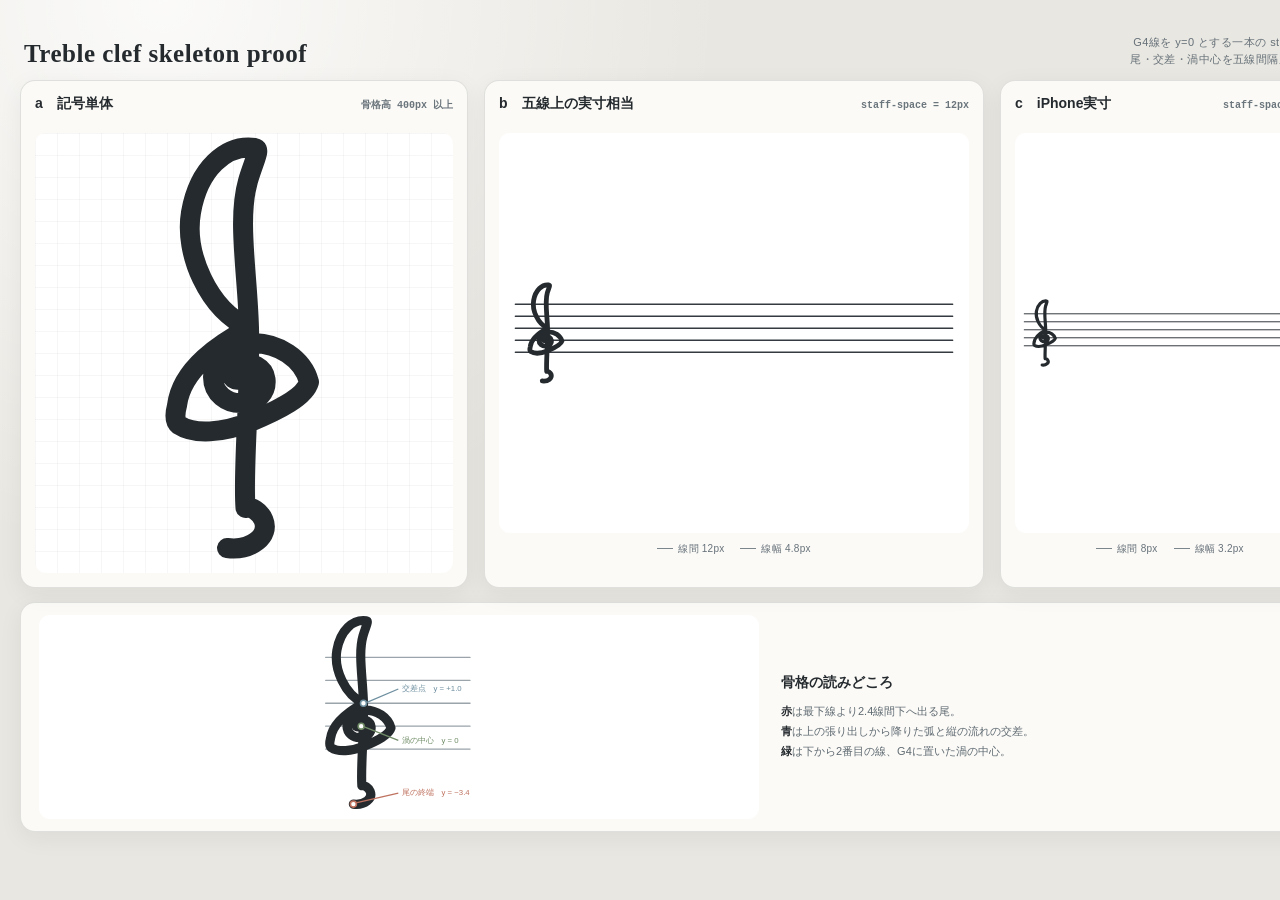
==== docs/clef-proof.html @ aaf319c4 "ふよみ: 五線譜で4音を読んで弾く、大人の初心者向けバイオリン練習アプリ theory/pitch/staff/phrase の4モジュールと統合アプリ。57テスト緑。 ピッチ検出は姉妹アプリ「ゆびい" ====
<!doctype html>
<html lang="ja">
<head>
  <meta charset="utf-8">
  <meta name="viewport" content="width=device-width, initial-scale=1">
  <title>ふよみ ト音記号 骨格検証</title>
  <style>
    :root {
      color-scheme: light;
      font-family: -apple-system, BlinkMacSystemFont, "Hiragino Sans", sans-serif;
      background: #e9e7e1;
      color: #252a2e;
    }

    * {
      box-sizing: border-box;
    }

    body {
      min-width: 1360px;
      margin: 0;
      background:
        radial-gradient(circle at 12% 0%, rgb(255 255 255 / 82%), transparent 35rem),
        #e9e7e1;
    }

    main {
      width: 1360px;
      margin: 0 auto;
      padding: 16px 20px 18px;
    }

    header {
      display: flex;
      align-items: end;
      justify-content: space-between;
      min-height: 52px;
      margin-bottom: 12px;
      padding: 0 4px;
    }

    h1,
    h2,
    p {
      margin: 0;
    }

    h1 {
      font-family: Georgia, "Times New Roman", serif;
      font-size: 25px;
      font-weight: 600;
      letter-spacing: 0.02em;
    }

    header p {
      color: #657078;
      font-size: 11px;
      line-height: 1.55;
      letter-spacing: 0.04em;
      text-align: right;
    }

    .comparison {
      display: grid;
      grid-template-columns: minmax(0, 1fr) 500px 340px;
      gap: 16px;
      align-items: stretch;
    }

    .card,
    .marker-card {
      overflow: hidden;
      border: 1px solid rgb(37 42 46 / 13%);
      border-radius: 15px;
      background: #fbfaf7;
      box-shadow: 0 6px 24px rgb(35 39 42 / 6%);
    }

    .card {
      min-height: 500px;
      padding: 13px 14px 14px;
    }

    .card-heading {
      display: flex;
      align-items: baseline;
      justify-content: space-between;
      gap: 12px;
      min-height: 39px;
    }

    h2 {
      font-size: 14px;
      line-height: 1.4;
      font-weight: 680;
    }

    .measure {
      color: #6b757c;
      font: 600 10px/1.3 ui-monospace, SFMono-Regular, Menlo, monospace;
      white-space: nowrap;
    }

    .hero-stage {
      display: grid;
      place-items: center;
      height: 440px;
      border-radius: 11px;
      background:
        linear-gradient(rgb(37 42 46 / 4%) 1px, transparent 1px),
        linear-gradient(90deg, rgb(37 42 46 / 4%) 1px, transparent 1px),
        #fff;
      background-size: 22px 22px;
    }

    .hero-stage svg {
      display: block;
      width: 100%;
      height: 440px;
    }

    .actual-stage {
      display: grid;
      place-items: center;
      min-height: 400px;
      border-radius: 11px;
      background: #fff;
    }

    .staff-12 {
      width: 456px;
    }

    .staff-8 {
      width: 304px;
    }

    .staff-12 svg,
    .staff-8 svg {
      display: block;
      width: 100%;
    }

    .ruler {
      display: flex;
      justify-content: center;
      gap: 16px;
      min-height: 26px;
      padding-top: 9px;
      color: #667179;
      font-size: 10px;
      line-height: 1.4;
      letter-spacing: 0.025em;
    }

    .ruler span::before {
      content: "";
      display: inline-block;
      width: 16px;
      margin-right: 5px;
      border-top: 1px solid #7a858c;
      vertical-align: 3px;
    }

    .marker-card {
      display: grid;
      grid-template-columns: 720px 1fr;
      gap: 22px;
      min-height: 228px;
      margin-top: 14px;
      padding: 12px 18px;
    }

    .marker-stage {
      display: grid;
      place-items: center;
      border-radius: 11px;
      background: #fff;
    }

    .marker-stage svg {
      display: block;
      width: 700px;
      height: 204px;
    }

    .marker-copy {
      align-self: center;
      padding-right: 10px;
    }

    .marker-copy h2 {
      margin-bottom: 10px;
    }

    .marker-copy p {
      color: #5f6a71;
      font-size: 11px;
      line-height: 1.8;
    }

    .marker-copy strong {
      color: #252a2e;
      font-weight: 680;
    }
  </style>
</head>
<body>
  <main>
    <header>
      <h1>Treble clef skeleton proof</h1>
      <p>G4線を y=0 とする一本の stroked path<br>尾・交差・渦中心を五線間隔座標で確認</p>
    </header>

    <section class="comparison" aria-label="ト音記号の3つの表示寸法">
      <article class="card">
        <div class="card-heading">
          <h2>a　記号単体</h2>
          <span class="measure">骨格高 400px 以上</span>
        </div>
        <div class="hero-stage">
          <svg viewBox="-1.8 -4.9 3.6 8.8" role="img" aria-label="大きく表示したト音記号">
            <path data-clef-path fill="none" stroke="#252a2e" stroke-width="0.40"
              stroke-linecap="round" stroke-linejoin="round"/>
          </svg>
        </div>
      </article>

      <article class="card">
        <div class="card-heading">
          <h2>b　五線上の実寸相当</h2>
          <span class="measure">staff-space = 12px</span>
        </div>
        <div class="actual-stage">
          <div id="staff-12" class="staff-12"></div>
        </div>
        <div class="ruler"><span>線間 12px</span><span>線幅 4.8px</span></div>
      </article>

      <article class="card">
        <div class="card-heading">
          <h2>c　iPhone実寸</h2>
          <span class="measure">staff-space = 8px</span>
        </div>
        <div class="actual-stage">
          <div id="staff-8" class="staff-8"></div>
        </div>
        <div class="ruler"><span>線間 8px</span><span>線幅 3.2px</span></div>
      </article>
    </section>

    <section class="marker-card" aria-label="骨格の基準点">
      <div class="marker-stage">
        <svg viewBox="-1.9 -4.85 7.1 8.9" role="img" aria-label="五線と骨格の3つの基準点">
          <g fill="none" stroke="#9aa4aa" stroke-width="0.055" stroke-linecap="round">
            <path d="M -1.55 1 H 4.75"/>
            <path d="M -1.55 0 H 4.75"/>
            <path d="M -1.55 -1 H 4.75"/>
            <path d="M -1.55 -2 H 4.75"/>
            <path d="M -1.55 -3 H 4.75"/>
          </g>
          <path data-clef-path fill="none" stroke="#252a2e" stroke-width="0.40"
            stroke-linecap="round" stroke-linejoin="round"/>

          <g font-family="-apple-system, BlinkMacSystemFont, sans-serif" font-size="0.34">
            <g fill="#bf725f" stroke="#bf725f">
              <circle cx="-0.34" cy="3.40" r="0.13" fill="#fff" stroke-width="0.07"/>
              <path d="M -0.18 3.34 L 1.62 2.92" fill="none" stroke-width="0.055"/>
              <text x="1.76" y="3.02" stroke="none">尾の終端　y = −3.4</text>
            </g>
            <g fill="#6d8e9f" stroke="#6d8e9f">
              <circle cx="0.10" cy="-1.00" r="0.13" fill="#fff" stroke-width="0.07"/>
              <path d="M 0.25 -1.04 L 1.62 -1.62" fill="none" stroke-width="0.055"/>
              <text x="1.76" y="-1.52" stroke="none">交差点　y = +1.0</text>
            </g>
            <g fill="#718d67" stroke="#718d67">
              <circle cx="0" cy="0" r="0.13" fill="#fff" stroke-width="0.07"/>
              <path d="M 0.16 0.04 L 1.62 0.62" fill="none" stroke-width="0.055"/>
              <text x="1.76" y="0.72" stroke="none">渦の中心　y = 0</text>
            </g>
          </g>
        </svg>
      </div>
      <div class="marker-copy">
        <h2>骨格の読みどころ</h2>
        <p><strong>赤</strong>は最下線より2.4線間下へ出る尾。<br>
          <strong>青</strong>は上の張り出しから降りた弧と縦の流れの交差。<br>
          <strong>緑</strong>は下から2番目の線、G4に置いた渦の中心。</p>
      </div>
    </section>
  </main>

  <script type="module">
    import { CLEF_PATH, renderStaff } from '../js/staff.js';

    for (const path of document.querySelectorAll('[data-clef-path]')) {
      path.setAttribute('d', CLEF_PATH);
    }

    document.querySelector('#staff-12').insertAdjacentHTML('beforeend', renderStaff({
      key: 'C',
      notes: [],
      width: 456,
      theme: 'light',
    }));
    document.querySelector('#staff-8').insertAdjacentHTML('beforeend', renderStaff({
      key: 'C',
      notes: [],
      width: 304,
      theme: 'light',
    }));
    document.body.dataset.ready = 'true';
  </script>
</body>
</html>
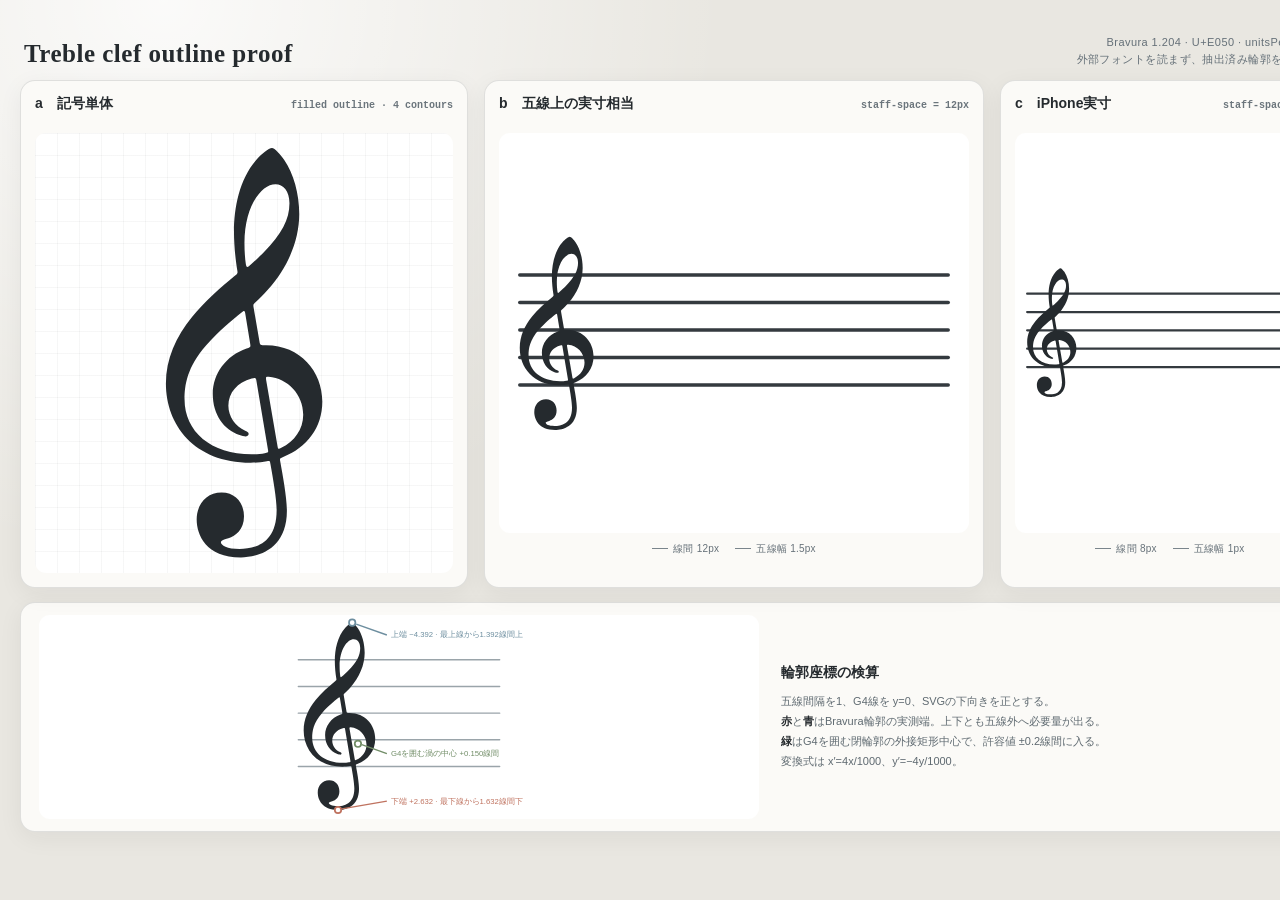
==== commit 9c014e87: "Bravuraの字形・譜面の横配置・レビュー指摘7件の修正 - ト音記号/♯/♮/符頭をBravura(SIL OFL)の輪郭に差し替え（実行時のフォント依存なし） - 五線間隔を「音符の最低間隔から" ====
--- a/docs/clef-proof.html
+++ b/docs/clef-proof.html
@@ -3,7 +3,7 @@
 <head>
   <meta charset="utf-8">
   <meta name="viewport" content="width=device-width, initial-scale=1">
-  <title>ふよみ ト音記号 骨格検証</title>
+  <title>ふよみ Bravuraト音記号 輪郭検証</title>
   <style>
     :root {
       color-scheme: light;
@@ -208,20 +208,19 @@
 <body>
   <main>
     <header>
-      <h1>Treble clef skeleton proof</h1>
-      <p>G4線を y=0 とする一本の stroked path<br>尾・交差・渦中心を五線間隔座標で確認</p>
+      <h1>Treble clef outline proof</h1>
+      <p>Bravura 1.204 · U+E050 · unitsPerEm 1000<br>外部フォントを読まず、抽出済み輪郭を fill で描画</p>
     </header>
 
     <section class="comparison" aria-label="ト音記号の3つの表示寸法">
       <article class="card">
         <div class="card-heading">
           <h2>a　記号単体</h2>
-          <span class="measure">骨格高 400px 以上</span>
+          <span class="measure">filled outline · 4 contours</span>
         </div>
         <div class="hero-stage">
-          <svg viewBox="-1.8 -4.9 3.6 8.8" role="img" aria-label="大きく表示したト音記号">
-            <path data-clef-path fill="none" stroke="#252a2e" stroke-width="0.40"
-              stroke-linecap="round" stroke-linejoin="round"/>
+          <svg viewBox="-0.25 -4.65 3.18 7.55" role="img" aria-label="大きく表示したBravuraのト音記号">
+            <path data-clef-path fill="#252a2e"/>
           </svg>
         </div>
       </article>
@@ -234,7 +233,7 @@
         <div class="actual-stage">
           <div id="staff-12" class="staff-12"></div>
         </div>
-        <div class="ruler"><span>線間 12px</span><span>線幅 4.8px</span></div>
+        <div class="ruler"><span>線間 12px</span><span>五線幅 1.5px</span></div>
       </article>
 
       <article class="card">
@@ -245,47 +244,47 @@
         <div class="actual-stage">
           <div id="staff-8" class="staff-8"></div>
         </div>
-        <div class="ruler"><span>線間 8px</span><span>線幅 3.2px</span></div>
+        <div class="ruler"><span>線間 8px</span><span>五線幅 1px</span></div>
       </article>
     </section>
 
-    <section class="marker-card" aria-label="骨格の基準点">
+    <section class="marker-card" aria-label="Bravura輪郭の基準値">
       <div class="marker-stage">
-        <svg viewBox="-1.9 -4.85 7.1 8.9" role="img" aria-label="五線と骨格の3つの基準点">
+        <svg viewBox="-0.45 -4.68 8.05 7.65" role="img" aria-label="五線とBravura輪郭の3つの基準値">
           <g fill="none" stroke="#9aa4aa" stroke-width="0.055" stroke-linecap="round">
-            <path d="M -1.55 1 H 4.75"/>
-            <path d="M -1.55 0 H 4.75"/>
-            <path d="M -1.55 -1 H 4.75"/>
-            <path d="M -1.55 -2 H 4.75"/>
-            <path d="M -1.55 -3 H 4.75"/>
+            <path d="M -0.2 1 H 7.35"/>
+            <path d="M -0.2 0 H 7.35"/>
+            <path d="M -0.2 -1 H 7.35"/>
+            <path d="M -0.2 -2 H 7.35"/>
+            <path d="M -0.2 -3 H 7.35"/>
           </g>
-          <path data-clef-path fill="none" stroke="#252a2e" stroke-width="0.40"
-            stroke-linecap="round" stroke-linejoin="round"/>
-
-          <g font-family="-apple-system, BlinkMacSystemFont, sans-serif" font-size="0.34">
+          <path data-clef-path fill="#252a2e"/>
+
+          <g font-family="-apple-system, BlinkMacSystemFont, sans-serif" font-size="0.29">
             <g fill="#bf725f" stroke="#bf725f">
-              <circle cx="-0.34" cy="3.40" r="0.13" fill="#fff" stroke-width="0.07"/>
-              <path d="M -0.18 3.34 L 1.62 2.92" fill="none" stroke-width="0.055"/>
-              <text x="1.76" y="3.02" stroke="none">尾の終端　y = −3.4</text>
+              <circle cx="1.288" cy="2.632" r="0.12" fill="#fff" stroke-width="0.065"/>
+              <path d="M 1.43 2.59 L 3.12 2.30" fill="none" stroke-width="0.05"/>
+              <text x="3.28" y="2.39" stroke="none">下端 +2.632 · 最下線から1.632線間下</text>
             </g>
             <g fill="#6d8e9f" stroke="#6d8e9f">
-              <circle cx="0.10" cy="-1.00" r="0.13" fill="#fff" stroke-width="0.07"/>
-              <path d="M 0.25 -1.04 L 1.62 -1.62" fill="none" stroke-width="0.055"/>
-              <text x="1.76" y="-1.52" stroke="none">交差点　y = +1.0</text>
+              <circle cx="1.82" cy="-4.392" r="0.12" fill="#fff" stroke-width="0.065"/>
+              <path d="M 1.97 -4.34 L 3.12 -3.93" fill="none" stroke-width="0.05"/>
+              <text x="3.28" y="-3.84" stroke="none">上端 −4.392 · 最上線から1.392線間上</text>
             </g>
             <g fill="#718d67" stroke="#718d67">
-              <circle cx="0" cy="0" r="0.13" fill="#fff" stroke-width="0.07"/>
-              <path d="M 0.16 0.04 L 1.62 0.62" fill="none" stroke-width="0.055"/>
-              <text x="1.76" y="0.72" stroke="none">渦の中心　y = 0</text>
+              <circle cx="2.036" cy="0.150" r="0.12" fill="#fff" stroke-width="0.065"/>
+              <path d="M 2.18 0.18 L 3.12 0.52" fill="none" stroke-width="0.05"/>
+              <text x="3.28" y="0.61" stroke="none">G4を囲む渦の中心 +0.150線間</text>
             </g>
           </g>
         </svg>
       </div>
       <div class="marker-copy">
-        <h2>骨格の読みどころ</h2>
-        <p><strong>赤</strong>は最下線より2.4線間下へ出る尾。<br>
-          <strong>青</strong>は上の張り出しから降りた弧と縦の流れの交差。<br>
-          <strong>緑</strong>は下から2番目の線、G4に置いた渦の中心。</p>
+        <h2>輪郭座標の検算</h2>
+        <p>五線間隔を1、G4線を y=0、SVGの下向きを正とする。<br>
+          <strong>赤</strong>と<strong>青</strong>はBravura輪郭の実測端。上下とも五線外へ必要量が出る。<br>
+          <strong>緑</strong>はG4を囲む閉輪郭の外接矩形中心で、許容値 ±0.2線間に入る。<br>
+          変換式は x′=4x/1000、y′=−4y/1000。</p>
       </div>
     </section>
   </main>
